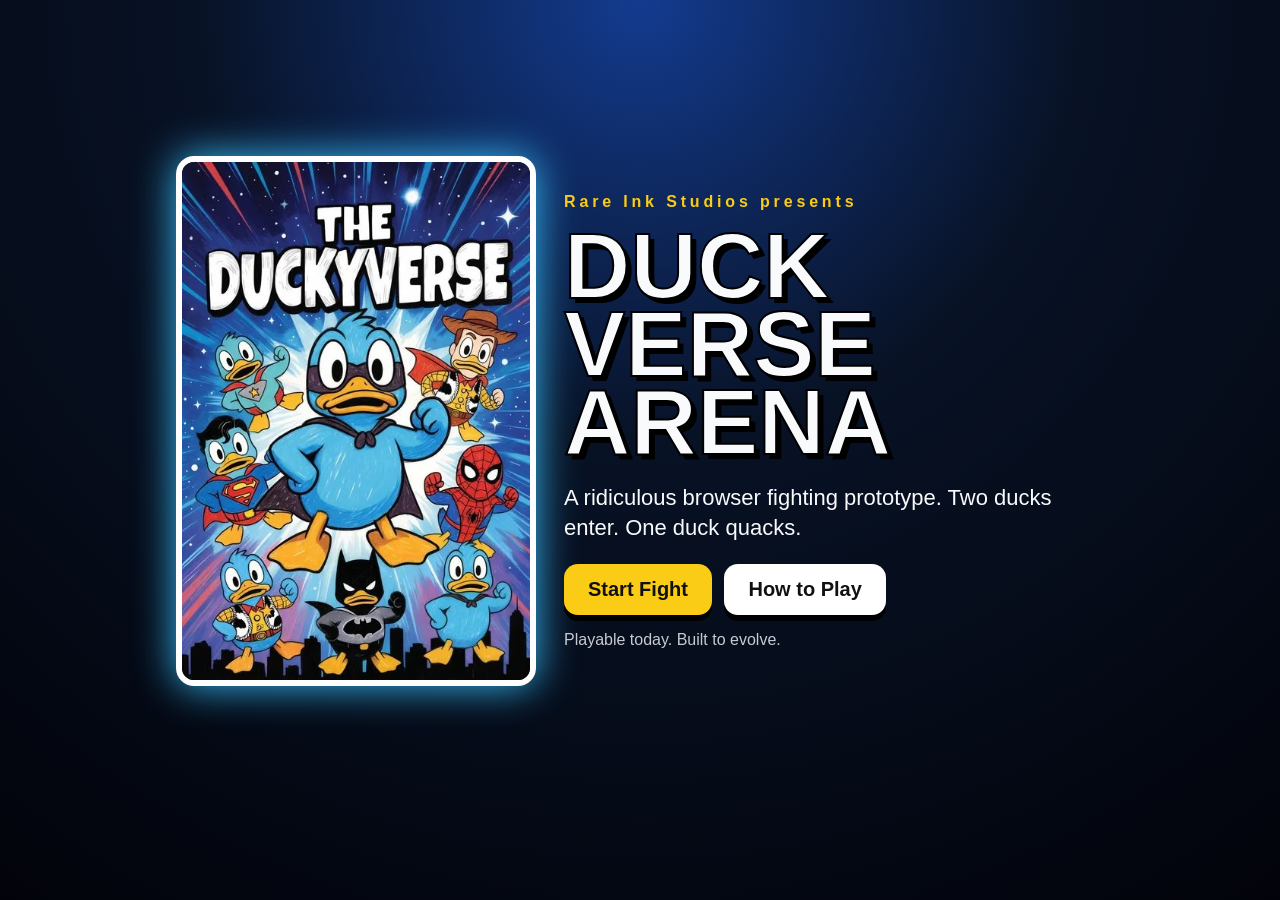
==== index.html @ fdbe6940 "Add files via upload" ====
<!DOCTYPE html>
<html lang="en">
<head>
  <meta charset="UTF-8" />
  <meta name="viewport" content="width=device-width, initial-scale=1.0, maximum-scale=1.0, user-scalable=no" />
  <title>Duck Verse Arena | Rare Ink Studios</title>
  <link rel="stylesheet" href="style.css" />
</head>
<body>
  <main class="shell">
    <section id="startScreen" class="panel start">
      <img src="assets/duckverse-poster.jpeg" class="poster" alt="Duck Verse poster" />
      <div class="start-copy">
        <p class="studio">Rare Ink Studios presents</p>
        <h1>DUCK VERSE ARENA</h1>
        <p class="tag">A ridiculous browser fighting prototype. Two ducks enter. One duck quacks.</p>
        <button id="startBtn" class="big-btn">Start Fight</button>
        <button id="howBtn" class="ghost-btn">How to Play</button>
        <p class="tiny">Playable today. Built to evolve.</p>
      </div>
    </section>

    <section id="howScreen" class="panel hide">
      <h2>How to Play</h2>
      <p><strong>Desktop:</strong> Player 1 uses A/D to move, W to jump, F punch, G special.</p>
      <p><strong>Desktop:</strong> Player 2 uses arrow keys to move, ↑ jump, / punch, . special.</p>
      <p><strong>Mobile:</strong> Use the on-screen buttons.</p>
      <button id="backBtn" class="big-btn">Back</button>
    </section>

    <section id="gameScreen" class="hide">
      <header class="topbar">
        <div class="brand">RARE INK STUDIOS</div>
        <button id="resetBtn">Restart</button>
      </header>

      <div class="hud">
        <div class="fighter-card">
          <span>Super Duck</span>
          <div class="health"><div id="p1Bar"></div></div>
        </div>
        <div id="roundText">PHANTOM TRAIN STATION</div>
        <div class="fighter-card right">
          <span>Bat Duck</span>
          <div class="health"><div id="p2Bar"></div></div>
        </div>
      </div>

      <canvas id="game" width="960" height="540"></canvas>
      <div id="winner" class="winner hide"></div>

      <div class="mobile-controls">
        <div class="pad">
          <button data-key="a">◀</button>
          <button data-key="w">▲</button>
          <button data-key="d">▶</button>
        </div>
        <div class="pad actions">
          <button data-key="f">P1 Punch</button>
          <button data-key="g">P1 Special</button>
          <button data-key="/">P2 Punch</button>
          <button data-key=".">P2 Special</button>
        </div>
        <div class="pad">
          <button data-key="ArrowLeft">◀</button>
          <button data-key="ArrowUp">▲</button>
          <button data-key="ArrowRight">▶</button>
        </div>
      </div>
    </section>
  </main>

  <script src="game.js"></script>
</body>
</html>
---- style.css ----
:root{--ink:#050816;--blue:#38bdf8;--gold:#facc15;--red:#ef4444;--green:#22c55e;--white:#f8fafc}
*{box-sizing:border-box} body{margin:0;min-height:100vh;background:radial-gradient(circle at top,#133b8f 0%,#081225 40%,#02030a 100%);font-family:Arial,Helvetica,sans-serif;color:var(--white);overflow-x:hidden}.shell{width:min(1100px,100%);margin:0 auto;padding:16px}.panel{min-height:90vh;display:flex;align-items:center;justify-content:center;gap:28px}.hide{display:none!important}.poster{width:min(360px,45vw);border:6px solid #fff;border-radius:18px;box-shadow:0 0 40px #38bdf8}.start-copy{max-width:540px}.studio{letter-spacing:.24em;color:var(--gold);font-weight:bold}h1{font-size:clamp(44px,8vw,92px);line-height:.85;margin:8px 0;text-shadow:5px 5px 0 #000;-webkit-text-stroke:2px #000}.tag{font-size:22px;line-height:1.35}.big-btn,.ghost-btn,#resetBtn{border:0;border-radius:14px;padding:14px 24px;font-weight:900;font-size:20px;cursor:pointer;box-shadow:0 6px 0 #000}.big-btn{background:var(--gold);color:#111}.ghost-btn{background:#fff;color:#111;margin-left:8px}.tiny{opacity:.8}.topbar{display:flex;justify-content:space-between;align-items:center;margin:8px 0 12px}.brand{font-weight:900;letter-spacing:.18em;color:var(--gold)}#resetBtn{font-size:16px;padding:10px 14px}.hud{display:grid;grid-template-columns:1fr auto 1fr;gap:12px;align-items:center;margin-bottom:12px}.fighter-card{background:rgba(255,255,255,.08);border:2px solid rgba(255,255,255,.4);border-radius:14px;padding:10px}.fighter-card span{font-weight:900}.right{text-align:right}.health{height:22px;border:3px solid #fff;border-radius:999px;background:#111;overflow:hidden;margin-top:6px}#p1Bar,#p2Bar{height:100%;width:100%;background:linear-gradient(90deg,var(--green),var(--gold))}#roundText{font-weight:900;text-align:center;color:#fff;text-shadow:3px 3px 0 #000}canvas{width:100%;height:auto;display:block;border:6px solid #fff;border-radius:22px;background:#111;box-shadow:0 0 26px rgba(56,189,248,.7)}.winner{position:absolute;left:50%;top:45%;transform:translate(-50%,-50%);background:rgba(0,0,0,.86);border:5px solid var(--gold);border-radius:24px;padding:24px 30px;font-size:clamp(30px,6vw,60px);font-weight:900;text-align:center;text-shadow:4px 4px 0 #000;z-index:5}.mobile-controls{display:grid;grid-template-columns:1fr 1.2fr 1fr;gap:10px;margin-top:12px}.pad{display:flex;gap:7px;justify-content:center;flex-wrap:wrap}.pad button{border:3px solid #fff;background:rgba(255,255,255,.14);color:#fff;border-radius:13px;padding:14px 16px;font-weight:900;min-width:54px}.actions button{min-width:105px}@media(max-width:780px){.panel{flex-direction:column;min-height:auto}.poster{width:min(320px,90vw)}.hud{grid-template-columns:1fr;}.right{text-align:left}.mobile-controls{grid-template-columns:1fr}.ghost-btn{margin:10px 0 0}canvas{border-width:4px}}
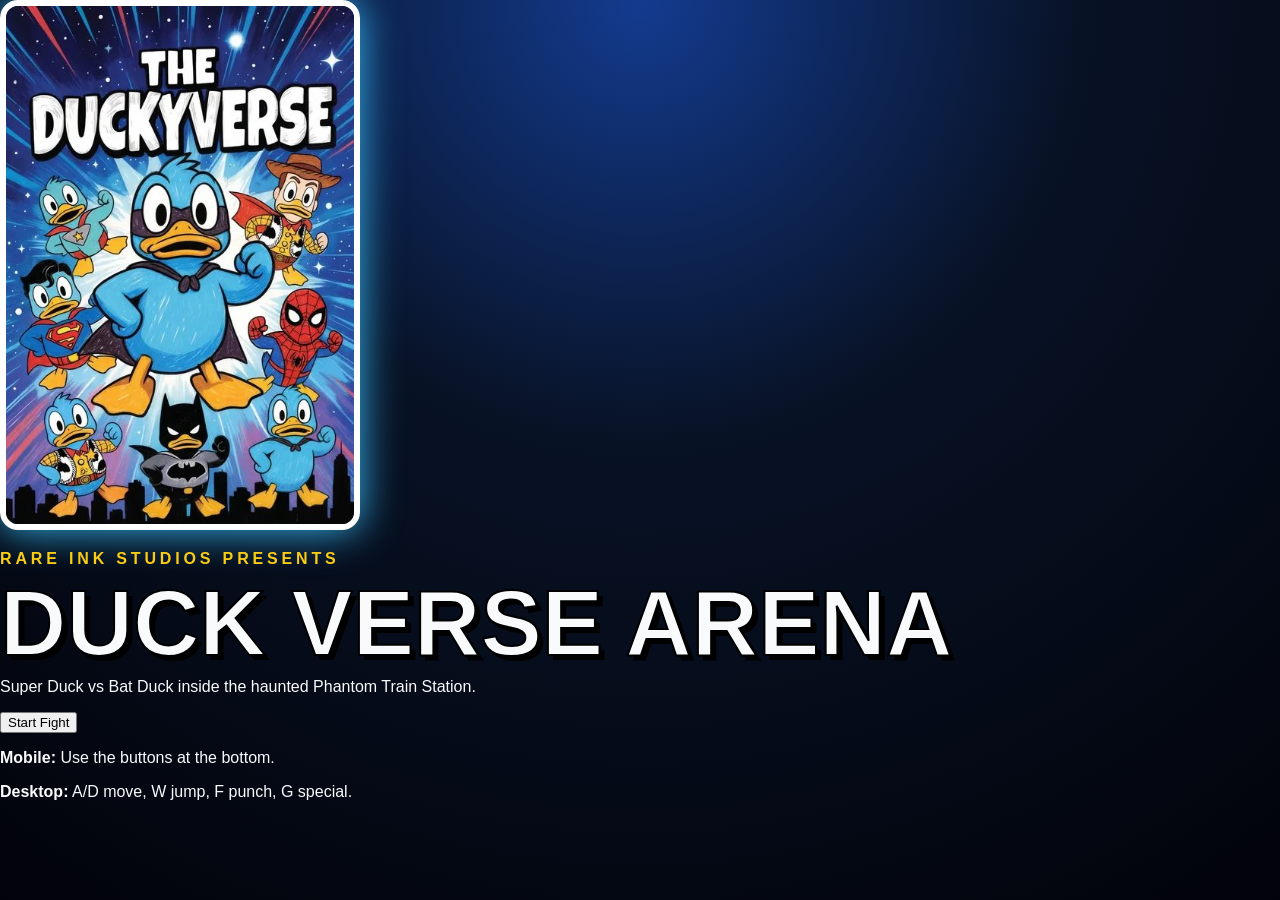
==== commit 7f5ea5fd: "Update index.html" ====
--- a/index.html
+++ b/index.html
@@ -2,70 +2,66 @@
 <html lang="en">
 <head>
   <meta charset="UTF-8" />
-  <meta name="viewport" content="width=device-width, initial-scale=1.0, maximum-scale=1.0, user-scalable=no" />
+  <meta
+    name="viewport"
+    content="width=device-width, initial-scale=1.0, maximum-scale=1.0, user-scalable=no, viewport-fit=cover"
+  />
   <title>Duck Verse Arena | Rare Ink Studios</title>
   <link rel="stylesheet" href="style.css" />
 </head>
+
 <body>
-  <main class="shell">
-    <section id="startScreen" class="panel start">
-      <img src="assets/duckverse-poster.jpeg" class="poster" alt="Duck Verse poster" />
-      <div class="start-copy">
-        <p class="studio">Rare Ink Studios presents</p>
+  <main class="app">
+    <section id="startScreen" class="start-screen">
+      <img src="assets/duckverse-poster.jpeg" class="poster" alt="Duck Verse Arena" />
+
+      <div class="start-card">
+        <p class="studio">RARE INK STUDIOS PRESENTS</p>
         <h1>DUCK VERSE ARENA</h1>
-        <p class="tag">A ridiculous browser fighting prototype. Two ducks enter. One duck quacks.</p>
-        <button id="startBtn" class="big-btn">Start Fight</button>
-        <button id="howBtn" class="ghost-btn">How to Play</button>
-        <p class="tiny">Playable today. Built to evolve.</p>
+        <p class="tagline">
+          Super Duck vs Bat Duck inside the haunted Phantom Train Station.
+        </p>
+
+        <button id="startBtn" class="main-btn">Start Fight</button>
+
+        <div class="mini-instructions">
+          <p><strong>Mobile:</strong> Use the buttons at the bottom.</p>
+          <p><strong>Desktop:</strong> A/D move, W jump, F punch, G special.</p>
+        </div>
       </div>
     </section>
 
-    <section id="howScreen" class="panel hide">
-      <h2>How to Play</h2>
-      <p><strong>Desktop:</strong> Player 1 uses A/D to move, W to jump, F punch, G special.</p>
-      <p><strong>Desktop:</strong> Player 2 uses arrow keys to move, ↑ jump, / punch, . special.</p>
-      <p><strong>Mobile:</strong> Use the on-screen buttons.</p>
-      <button id="backBtn" class="big-btn">Back</button>
-    </section>
-
-    <section id="gameScreen" class="hide">
-      <header class="topbar">
-        <div class="brand">RARE INK STUDIOS</div>
+    <section id="gameScreen" class="game-screen hide">
+      <div class="topbar">
+        <div class="brand">DUCK VERSE ARENA</div>
         <button id="resetBtn">Restart</button>
-      </header>
+      </div>
 
       <div class="hud">
-        <div class="fighter-card">
-          <span>Super Duck</span>
-          <div class="health"><div id="p1Bar"></div></div>
+        <div class="hud-card">
+          <div class="name">Super Duck</div>
+          <div class="health"><div id="p1Health"></div></div>
         </div>
-        <div id="roundText">PHANTOM TRAIN STATION</div>
-        <div class="fighter-card right">
-          <span>Bat Duck</span>
-          <div class="health"><div id="p2Bar"></div></div>
+
+        <div class="arena-name">PHANTOM TRAIN STATION</div>
+
+        <div class="hud-card enemy">
+          <div class="name">Bat Duck</div>
+          <div class="health"><div id="p2Health"></div></div>
         </div>
       </div>
 
-      <canvas id="game" width="960" height="540"></canvas>
-      <div id="winner" class="winner hide"></div>
+      <div class="canvas-wrap">
+        <canvas id="game" width="960" height="540"></canvas>
+        <div id="winner" class="winner hide"></div>
+      </div>
 
       <div class="mobile-controls">
-        <div class="pad">
-          <button data-key="a">◀</button>
-          <button data-key="w">▲</button>
-          <button data-key="d">▶</button>
-        </div>
-        <div class="pad actions">
-          <button data-key="f">P1 Punch</button>
-          <button data-key="g">P1 Special</button>
-          <button data-key="/">P2 Punch</button>
-          <button data-key=".">P2 Special</button>
-        </div>
-        <div class="pad">
-          <button data-key="ArrowLeft">◀</button>
-          <button data-key="ArrowUp">▲</button>
-          <button data-key="ArrowRight">▶</button>
-        </div>
+        <button class="control-btn" data-key="left">◀</button>
+        <button class="control-btn" data-key="jump">▲</button>
+        <button class="control-btn" data-key="right">▶</button>
+        <button class="control-btn punch" data-key="punch">PUNCH</button>
+        <button class="control-btn special" data-key="special">SPECIAL</button>
       </div>
     </section>
   </main>
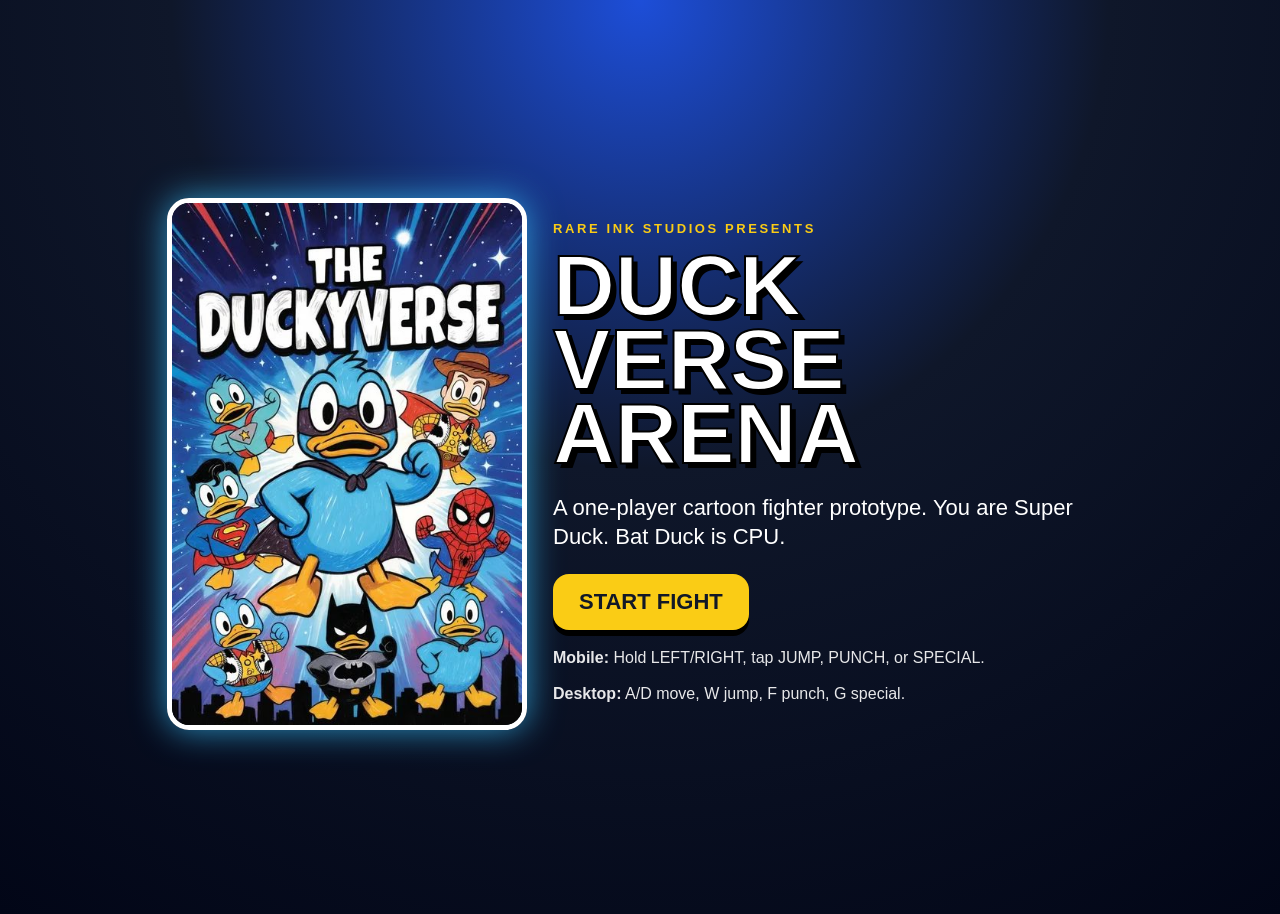
==== commit 2315d781: "Update index.html" ====
--- a/index.html
+++ b/index.html
@@ -19,13 +19,13 @@
         <p class="studio">RARE INK STUDIOS PRESENTS</p>
         <h1>DUCK VERSE ARENA</h1>
         <p class="tagline">
-          Super Duck vs Bat Duck inside the haunted Phantom Train Station.
+          A one-player cartoon fighter prototype. You are Super Duck. Bat Duck is CPU.
         </p>
 
-        <button id="startBtn" class="main-btn">Start Fight</button>
+        <button id="startBtn" class="main-btn">START FIGHT</button>
 
         <div class="mini-instructions">
-          <p><strong>Mobile:</strong> Use the buttons at the bottom.</p>
+          <p><strong>Mobile:</strong> Hold LEFT/RIGHT, tap JUMP, PUNCH, or SPECIAL.</p>
           <p><strong>Desktop:</strong> A/D move, W jump, F punch, G special.</p>
         </div>
       </div>
@@ -33,22 +33,29 @@
 
     <section id="gameScreen" class="game-screen hide">
       <div class="topbar">
-        <div class="brand">DUCK VERSE ARENA</div>
+        <div>
+          <div class="brand">DUCK VERSE ARENA</div>
+          <div class="subbrand">1 PLAYER VS CPU</div>
+        </div>
         <button id="resetBtn">Restart</button>
       </div>
 
       <div class="hud">
         <div class="hud-card">
-          <div class="name">Super Duck</div>
+          <div class="name">YOU: SUPER DUCK</div>
           <div class="health"><div id="p1Health"></div></div>
         </div>
 
         <div class="arena-name">PHANTOM TRAIN STATION</div>
 
         <div class="hud-card enemy">
-          <div class="name">Bat Duck</div>
+          <div class="name">CPU: BAT DUCK</div>
           <div class="health"><div id="p2Health"></div></div>
         </div>
+      </div>
+
+      <div id="actionText" class="action-text">
+        Ready. Move close, then tap PUNCH.
       </div>
 
       <div class="canvas-wrap">
@@ -57,11 +64,23 @@
       </div>
 
       <div class="mobile-controls">
-        <button class="control-btn" data-key="left">◀</button>
-        <button class="control-btn" data-key="jump">▲</button>
-        <button class="control-btn" data-key="right">▶</button>
-        <button class="control-btn punch" data-key="punch">PUNCH</button>
-        <button class="control-btn special" data-key="special">SPECIAL</button>
+        <div class="move-pad">
+          <button class="control-btn move" data-hold="left">LEFT</button>
+          <button class="control-btn move jump" data-tap="jump">JUMP</button>
+          <button class="control-btn move" data-hold="right">RIGHT</button>
+        </div>
+
+        <div class="attack-pad">
+          <button class="control-btn punch" data-tap="punch">
+            <span>PUNCH</span>
+            <small>Lunge hit</small>
+          </button>
+
+          <button class="control-btn special" data-tap="special">
+            <span>SPECIAL</span>
+            <small>Dash blast</small>
+          </button>
+        </div>
       </div>
     </section>
   </main>
--- a/style.css
+++ b/style.css
@@ -1,2 +1,317 @@
-:root{--ink:#050816;--blue:#38bdf8;--gold:#facc15;--red:#ef4444;--green:#22c55e;--white:#f8fafc}
-*{box-sizing:border-box} body{margin:0;min-height:100vh;background:radial-gradient(circle at top,#133b8f 0%,#081225 40%,#02030a 100%);font-family:Arial,Helvetica,sans-serif;color:var(--white);overflow-x:hidden}.shell{width:min(1100px,100%);margin:0 auto;padding:16px}.panel{min-height:90vh;display:flex;align-items:center;justify-content:center;gap:28px}.hide{display:none!important}.poster{width:min(360px,45vw);border:6px solid #fff;border-radius:18px;box-shadow:0 0 40px #38bdf8}.start-copy{max-width:540px}.studio{letter-spacing:.24em;color:var(--gold);font-weight:bold}h1{font-size:clamp(44px,8vw,92px);line-height:.85;margin:8px 0;text-shadow:5px 5px 0 #000;-webkit-text-stroke:2px #000}.tag{font-size:22px;line-height:1.35}.big-btn,.ghost-btn,#resetBtn{border:0;border-radius:14px;padding:14px 24px;font-weight:900;font-size:20px;cursor:pointer;box-shadow:0 6px 0 #000}.big-btn{background:var(--gold);color:#111}.ghost-btn{background:#fff;color:#111;margin-left:8px}.tiny{opacity:.8}.topbar{display:flex;justify-content:space-between;align-items:center;margin:8px 0 12px}.brand{font-weight:900;letter-spacing:.18em;color:var(--gold)}#resetBtn{font-size:16px;padding:10px 14px}.hud{display:grid;grid-template-columns:1fr auto 1fr;gap:12px;align-items:center;margin-bottom:12px}.fighter-card{background:rgba(255,255,255,.08);border:2px solid rgba(255,255,255,.4);border-radius:14px;padding:10px}.fighter-card span{font-weight:900}.right{text-align:right}.health{height:22px;border:3px solid #fff;border-radius:999px;background:#111;overflow:hidden;margin-top:6px}#p1Bar,#p2Bar{height:100%;width:100%;background:linear-gradient(90deg,var(--green),var(--gold))}#roundText{font-weight:900;text-align:center;color:#fff;text-shadow:3px 3px 0 #000}canvas{width:100%;height:auto;display:block;border:6px solid #fff;border-radius:22px;background:#111;box-shadow:0 0 26px rgba(56,189,248,.7)}.winner{position:absolute;left:50%;top:45%;transform:translate(-50%,-50%);background:rgba(0,0,0,.86);border:5px solid var(--gold);border-radius:24px;padding:24px 30px;font-size:clamp(30px,6vw,60px);font-weight:900;text-align:center;text-shadow:4px 4px 0 #000;z-index:5}.mobile-controls{display:grid;grid-template-columns:1fr 1.2fr 1fr;gap:10px;margin-top:12px}.pad{display:flex;gap:7px;justify-content:center;flex-wrap:wrap}.pad button{border:3px solid #fff;background:rgba(255,255,255,.14);color:#fff;border-radius:13px;padding:14px 16px;font-weight:900;min-width:54px}.actions button{min-width:105px}@media(max-width:780px){.panel{flex-direction:column;min-height:auto}.poster{width:min(320px,90vw)}.hud{grid-template-columns:1fr;}.right{text-align:left}.mobile-controls{grid-template-columns:1fr}.ghost-btn{margin:10px 0 0}canvas{border-width:4px}}
+* {
+  box-sizing: border-box;
+  -webkit-tap-highlight-color: transparent;
+}
+
+html,
+body {
+  margin: 0;
+  width: 100%;
+  min-height: 100%;
+  background: #020617;
+  color: white;
+  font-family: Arial, Helvetica, sans-serif;
+  overscroll-behavior: none;
+  touch-action: manipulation;
+  user-select: none;
+  -webkit-user-select: none;
+}
+
+body {
+  background:
+    radial-gradient(circle at top, #1d4ed8 0%, #0f172a 42%, #020617 100%);
+}
+
+.app {
+  width: min(1100px, 100%);
+  margin: 0 auto;
+  padding: 14px;
+  padding-bottom: env(safe-area-inset-bottom);
+}
+
+.hide {
+  display: none !important;
+}
+
+/* START SCREEN */
+
+.start-screen {
+  min-height: 100svh;
+  display: flex;
+  align-items: center;
+  justify-content: center;
+  gap: 26px;
+}
+
+.poster {
+  width: min(360px, 42vw);
+  border: 5px solid white;
+  border-radius: 22px;
+  box-shadow: 0 0 34px rgba(56, 189, 248, 0.75);
+}
+
+.start-card {
+  max-width: 560px;
+}
+
+.studio {
+  color: #facc15;
+  font-weight: 900;
+  letter-spacing: 0.2em;
+  font-size: 13px;
+}
+
+h1 {
+  margin: 8px 0;
+  font-size: clamp(42px, 8vw, 86px);
+  line-height: 0.86;
+  text-shadow: 5px 5px 0 black;
+  -webkit-text-stroke: 2px black;
+}
+
+.tagline {
+  font-size: 22px;
+  line-height: 1.35;
+}
+
+.main-btn,
+#resetBtn {
+  border: 0;
+  border-radius: 16px;
+  background: #facc15;
+  color: #111827;
+  font-weight: 900;
+  font-size: 22px;
+  padding: 15px 26px;
+  box-shadow: 0 6px 0 black;
+  cursor: pointer;
+}
+
+.mini-instructions {
+  margin-top: 18px;
+  opacity: 0.9;
+  line-height: 1.25;
+}
+
+/* GAME */
+
+.game-screen {
+  min-height: 100svh;
+}
+
+.topbar {
+  display: flex;
+  align-items: center;
+  justify-content: space-between;
+  margin-bottom: 8px;
+}
+
+.brand {
+  font-weight: 900;
+  letter-spacing: 0.12em;
+  color: #facc15;
+  text-shadow: 2px 2px black;
+}
+
+#resetBtn {
+  font-size: 15px;
+  padding: 9px 14px;
+  border-radius: 12px;
+}
+
+.hud {
+  display: grid;
+  grid-template-columns: 1fr auto 1fr;
+  gap: 10px;
+  align-items: center;
+  margin-bottom: 8px;
+}
+
+.hud-card {
+  background: rgba(255, 255, 255, 0.1);
+  border: 2px solid rgba(255, 255, 255, 0.35);
+  border-radius: 14px;
+  padding: 8px;
+}
+
+.hud-card.enemy {
+  text-align: right;
+}
+
+.name {
+  font-weight: 900;
+  font-size: 15px;
+}
+
+.health {
+  height: 20px;
+  margin-top: 5px;
+  border: 3px solid white;
+  border-radius: 999px;
+  background: #111827;
+  overflow: hidden;
+}
+
+#p1Health,
+#p2Health {
+  width: 100%;
+  height: 100%;
+  background: linear-gradient(90deg, #22c55e, #facc15);
+}
+
+.arena-name {
+  font-size: 14px;
+  font-weight: 900;
+  text-align: center;
+  color: white;
+  text-shadow: 2px 2px black;
+}
+
+.canvas-wrap {
+  position: relative;
+  width: 100%;
+}
+
+canvas {
+  width: 100%;
+  height: auto;
+  display: block;
+  background: #0f172a;
+  border: 5px solid white;
+  border-radius: 20px;
+  box-shadow: 0 0 24px rgba(56, 189, 248, 0.7);
+  touch-action: none;
+}
+
+.winner {
+  position: absolute;
+  inset: 0;
+  display: grid;
+  place-items: center;
+  padding: 20px;
+  background: rgba(0, 0, 0, 0.58);
+  color: #facc15;
+  font-size: clamp(34px, 8vw, 72px);
+  font-weight: 900;
+  text-align: center;
+  text-shadow: 4px 4px black;
+  white-space: pre-line;
+}
+
+/* MOBILE CONTROLS */
+
+.mobile-controls {
+  position: sticky;
+  bottom: 0;
+  display: grid;
+  grid-template-columns: 1fr 1fr 1fr 1.25fr 1.35fr;
+  gap: 8px;
+  padding: 10px 0 calc(10px + env(safe-area-inset-bottom));
+  background: linear-gradient(transparent, rgba(2, 6, 23, 0.96) 25%);
+  z-index: 10;
+}
+
+.control-btn {
+  min-height: 58px;
+  border: 3px solid white;
+  border-radius: 16px;
+  background: rgba(255, 255, 255, 0.16);
+  color: white;
+  font-weight: 900;
+  font-size: 20px;
+  touch-action: none;
+}
+
+.control-btn:active,
+.control-btn.active {
+  transform: translateY(3px);
+  background: #facc15;
+  color: black;
+}
+
+.punch {
+  background: rgba(249, 115, 22, 0.85);
+}
+
+.special {
+  background: rgba(56, 189, 248, 0.85);
+}
+
+/* IPHONE / SMALL SCREENS */
+
+@media (max-width: 760px) {
+  .app {
+    padding: 8px;
+  }
+
+  .start-screen {
+    min-height: 100svh;
+    flex-direction: column;
+    text-align: center;
+    gap: 14px;
+  }
+
+  .poster {
+    width: min(290px, 82vw);
+  }
+
+  .tagline {
+    font-size: 18px;
+  }
+
+  .hud {
+    grid-template-columns: 1fr 1fr;
+  }
+
+  .arena-name {
+    grid-column: 1 / -1;
+    grid-row: 2;
+    font-size: 12px;
+  }
+
+  canvas {
+    border-width: 4px;
+    border-radius: 16px;
+  }
+
+  .mobile-controls {
+    grid-template-columns: 1fr 1fr 1fr;
+  }
+
+  .punch,
+  .special {
+    grid-column: span 1;
+  }
+
+  .control-btn {
+    min-height: 54px;
+    font-size: 17px;
+  }
+}
+
+@media (max-height: 520px) and (orientation: landscape) {
+  .topbar {
+    display: none;
+  }
+
+  .hud {
+    margin-bottom: 4px;
+  }
+
+  .mobile-controls {
+    position: fixed;
+    left: 8px;
+    right: 8px;
+    bottom: 0;
+    grid-template-columns: 70px 70px 70px 1fr 1fr;
+  }
+
+  .control-btn {
+    min-height: 46px;
+  }
+
+  canvas {
+    max-height: calc(100svh - 116px);
+    object-fit: contain;
+  }
+}
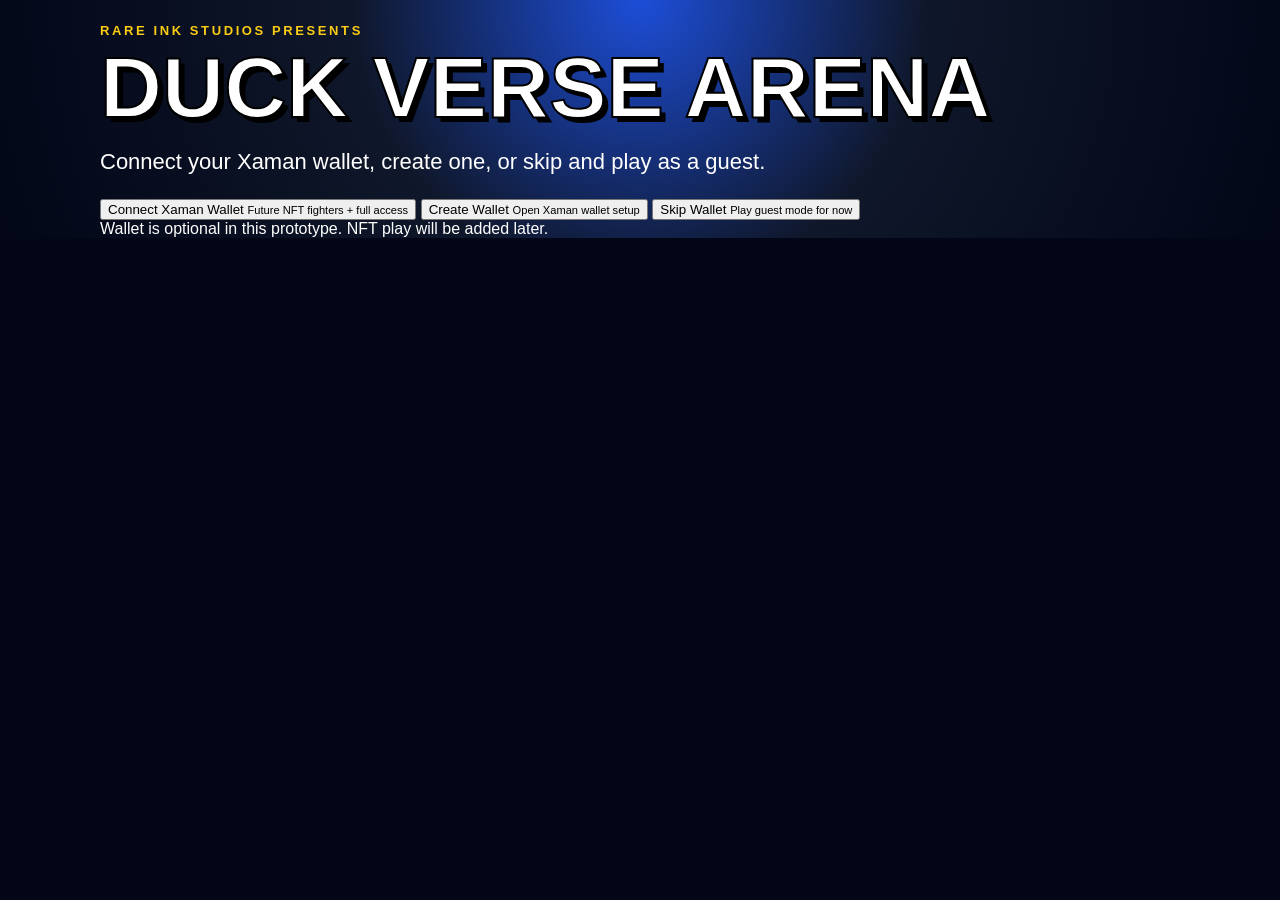
==== commit 14e8c21c: "Update index.html" ====
--- a/index.html
+++ b/index.html
@@ -12,17 +12,76 @@
 
 <body>
   <main class="app">
-    <section id="startScreen" class="start-screen">
+    <section id="walletScreen" class="wallet-screen">
+      <div class="wallet-card">
+        <p class="studio">RARE INK STUDIOS PRESENTS</p>
+        <h1>DUCK VERSE ARENA</h1>
+
+        <p class="tagline">
+          Connect your Xaman wallet, create one, or skip and play as a guest.
+        </p>
+
+        <div class="wallet-choice-grid">
+          <button id="connectWalletBtn" class="wallet-choice primary-choice">
+            <span>Connect Xaman Wallet</span>
+            <small>Future NFT fighters + full access</small>
+          </button>
+
+          <button id="createWalletBtn" class="wallet-choice">
+            <span>Create Wallet</span>
+            <small>Open Xaman wallet setup</small>
+          </button>
+
+          <button id="skipWalletBtn" class="wallet-choice guest-choice">
+            <span>Skip Wallet</span>
+            <small>Play guest mode for now</small>
+          </button>
+        </div>
+
+        <div id="walletStatus" class="wallet-status">
+          Wallet is optional in this prototype. NFT play will be added later.
+        </div>
+
+        <div id="xamanPanel" class="xaman-panel hide">
+          <h2>Xaman Sign In</h2>
+          <p>Scan the QR code with Xaman or tap the open button on mobile.</p>
+
+          <img id="xamanQr" class="qr hide" alt="Xaman QR code" />
+
+          <a id="xamanOpen" class="main-btn link-btn hide" target="_blank" rel="noopener">
+            Open Xaman
+          </a>
+
+          <button id="mockConnectBtn" class="small-btn">
+            Demo Connect Wallet
+          </button>
+
+          <button id="cancelWalletBtn" class="small-btn">
+            Cancel
+          </button>
+
+          <p class="tiny-note">
+            Demo connect is temporary until the Supabase Xaman function is deployed.
+          </p>
+        </div>
+      </div>
+    </section>
+
+    <section id="startScreen" class="start-screen hide">
       <img src="assets/duckverse-poster.jpeg" class="poster" alt="Duck Verse Arena" />
 
       <div class="start-card">
         <p class="studio">RARE INK STUDIOS PRESENTS</p>
         <h1>DUCK VERSE ARENA</h1>
+
+        <p id="playerAccess" class="access-pill">Guest Mode</p>
+
         <p class="tagline">
           A one-player cartoon fighter prototype. You are Super Duck. Bat Duck is CPU.
         </p>
 
         <button id="startBtn" class="main-btn">START FIGHT</button>
+        <button id="changeWalletBtn" class="small-btn">Wallet Options</button>
 
         <div class="mini-instructions">
           <p><strong>Mobile:</strong> Hold LEFT/RIGHT, tap JUMP, PUNCH, or SPECIAL.</p>
@@ -35,7 +94,7 @@
       <div class="topbar">
         <div>
           <div class="brand">DUCK VERSE ARENA</div>
-          <div class="subbrand">1 PLAYER VS CPU</div>
+          <div id="walletBadge" class="subbrand">1 PLAYER VS CPU · GUEST</div>
         </div>
         <button id="resetBtn">Restart</button>
       </div>
--- a/style.css
+++ b/style.css
@@ -25,7 +25,7 @@
 .app {
   width: min(1100px, 100%);
   margin: 0 auto;
-  padding: 14px;
+  padding: 10px;
   padding-bottom: env(safe-area-inset-bottom);
 }
 
@@ -113,6 +113,12 @@
   text-shadow: 2px 2px black;
 }
 
+.subbrand {
+  font-size: 12px;
+  font-weight: 900;
+  opacity: 0.8;
+}
+
 #resetBtn {
   font-size: 15px;
   padding: 9px 14px;
@@ -140,7 +146,7 @@
 
 .name {
   font-weight: 900;
-  font-size: 15px;
+  font-size: 14px;
 }
 
 .health {
@@ -157,6 +163,7 @@
   width: 100%;
   height: 100%;
   background: linear-gradient(90deg, #22c55e, #facc15);
+  transition: width 0.18s ease;
 }
 
 .arena-name {
@@ -164,6 +171,19 @@
   font-weight: 900;
   text-align: center;
   color: white;
+  text-shadow: 2px 2px black;
+}
+
+.action-text {
+  min-height: 34px;
+  margin-bottom: 8px;
+  padding: 8px 12px;
+  border: 2px solid rgba(250, 204, 21, 0.65);
+  border-radius: 12px;
+  background: rgba(0, 0, 0, 0.35);
+  color: #facc15;
+  font-weight: 900;
+  text-align: center;
   text-shadow: 2px 2px black;
 }
 
@@ -189,7 +209,7 @@
   display: grid;
   place-items: center;
   padding: 20px;
-  background: rgba(0, 0, 0, 0.58);
+  background: rgba(0, 0, 0, 0.62);
   color: #facc15;
   font-size: clamp(34px, 8vw, 72px);
   font-weight: 900;
@@ -204,37 +224,72 @@
   position: sticky;
   bottom: 0;
   display: grid;
-  grid-template-columns: 1fr 1fr 1fr 1.25fr 1.35fr;
+  grid-template-columns: 1fr 1fr;
+  gap: 10px;
+  padding: 10px 0 calc(10px + env(safe-area-inset-bottom));
+  background: linear-gradient(transparent, rgba(2, 6, 23, 0.98) 28%);
+  z-index: 10;
+}
+
+.move-pad,
+.attack-pad {
+  display: grid;
   gap: 8px;
-  padding: 10px 0 calc(10px + env(safe-area-inset-bottom));
-  background: linear-gradient(transparent, rgba(2, 6, 23, 0.96) 25%);
-  z-index: 10;
+}
+
+.move-pad {
+  grid-template-columns: 1fr 1fr 1fr;
+}
+
+.attack-pad {
+  grid-template-columns: 1fr 1fr;
 }
 
 .control-btn {
-  min-height: 58px;
+  min-height: 64px;
   border: 3px solid white;
-  border-radius: 16px;
+  border-radius: 18px;
+  color: white;
+  font-weight: 900;
+  font-size: 17px;
+  touch-action: none;
+  box-shadow: 0 5px 0 black;
+}
+
+.control-btn small {
+  display: block;
+  margin-top: 3px;
+  font-size: 11px;
+  opacity: 0.9;
+}
+
+.move {
   background: rgba(255, 255, 255, 0.16);
-  color: white;
-  font-weight: 900;
-  font-size: 20px;
-  touch-action: none;
+}
+
+.jump {
+  background: rgba(250, 204, 21, 0.86);
+  color: black;
+}
+
+.punch {
+  background: rgba(249, 115, 22, 0.92);
+}
+
+.special {
+  background: rgba(56, 189, 248, 0.92);
 }
 
 .control-btn:active,
 .control-btn.active {
-  transform: translateY(3px);
-  background: #facc15;
-  color: black;
-}
-
-.punch {
-  background: rgba(249, 115, 22, 0.85);
-}
-
-.special {
-  background: rgba(56, 189, 248, 0.85);
+  transform: translateY(4px);
+  box-shadow: 0 1px 0 black;
+  filter: brightness(1.18);
+}
+
+.control-btn.locked {
+  opacity: 0.45;
+  filter: grayscale(0.8);
 }
 
 /* IPHONE / SMALL SCREENS */
@@ -269,23 +324,27 @@
     font-size: 12px;
   }
 
+  .name {
+    font-size: 12px;
+  }
+
+  .action-text {
+    font-size: 13px;
+    min-height: 32px;
+  }
+
   canvas {
     border-width: 4px;
     border-radius: 16px;
   }
 
   .mobile-controls {
-    grid-template-columns: 1fr 1fr 1fr;
-  }
-
-  .punch,
-  .special {
-    grid-column: span 1;
+    grid-template-columns: 1fr;
   }
 
   .control-btn {
-    min-height: 54px;
-    font-size: 17px;
+    min-height: 58px;
+    font-size: 16px;
   }
 }
 
@@ -296,6 +355,10 @@
 
   .hud {
     margin-bottom: 4px;
+  }
+
+  .action-text {
+    display: none;
   }
 
   .mobile-controls {
@@ -303,7 +366,7 @@
     left: 8px;
     right: 8px;
     bottom: 0;
-    grid-template-columns: 70px 70px 70px 1fr 1fr;
+    grid-template-columns: 1fr 1fr;
   }
 
   .control-btn {
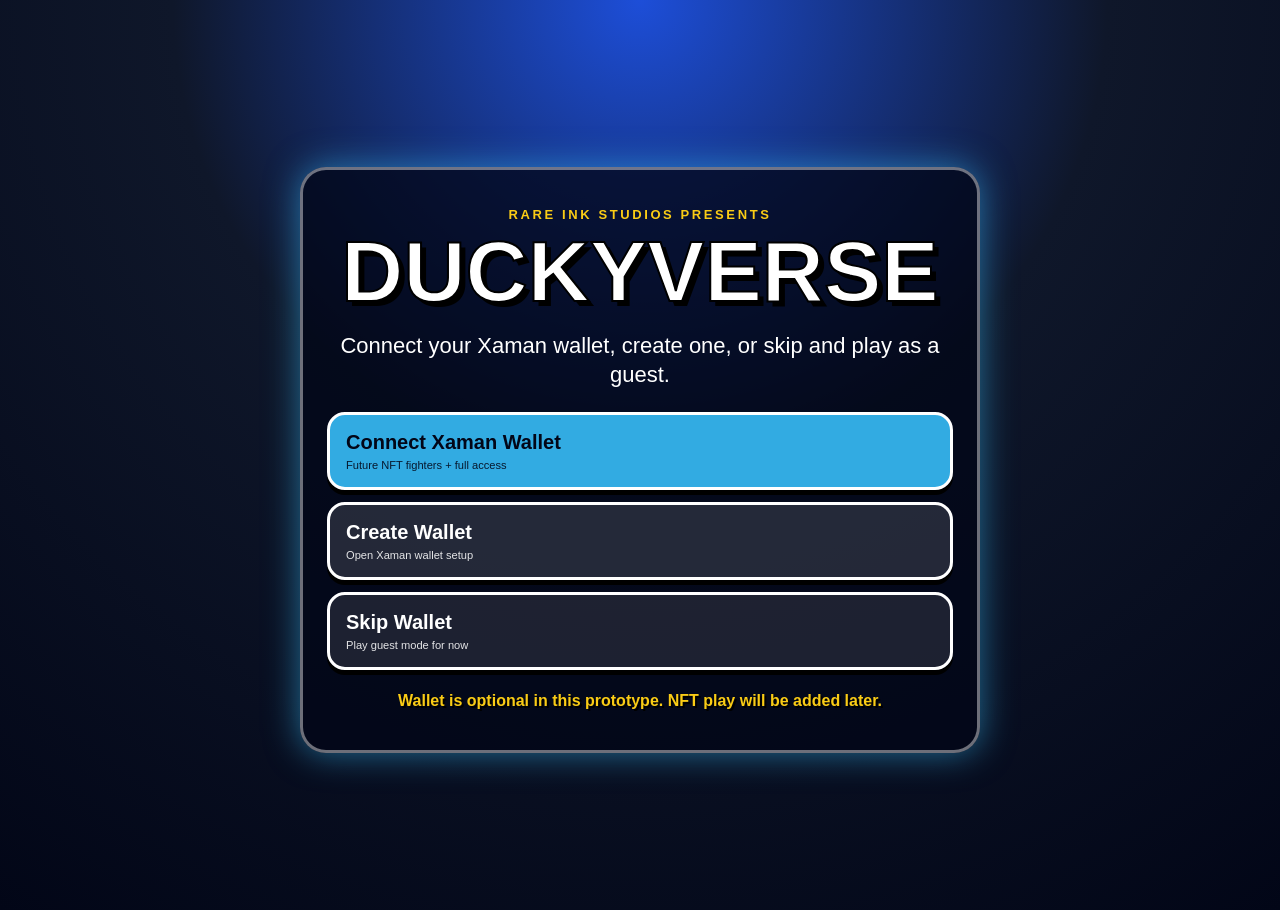
==== commit 7cb933e1: "Fix DUCKYVERSE wallet screen wording" ====
--- a/index.html
+++ b/index.html
@@ -6,7 +6,7 @@
     name="viewport"
     content="width=device-width, initial-scale=1.0, maximum-scale=1.0, user-scalable=no, viewport-fit=cover"
   />
-  <title>Duck Verse Arena | Rare Ink Studios</title>
+  <title>DUCKYVERSE | Rare Ink Studios</title>
   <link rel="stylesheet" href="style.css" />
 </head>
 
@@ -15,7 +15,7 @@
     <section id="walletScreen" class="wallet-screen">
       <div class="wallet-card">
         <p class="studio">RARE INK STUDIOS PRESENTS</p>
-        <h1>DUCK VERSE ARENA</h1>
+        <h1>DUCKYVERSE</h1>
 
         <p class="tagline">
           Connect your Xaman wallet, create one, or skip and play as a guest.
@@ -53,7 +53,7 @@
           </a>
 
           <button id="mockConnectBtn" class="small-btn">
-            Demo Connect Wallet
+            Connect Wallet
           </button>
 
           <button id="cancelWalletBtn" class="small-btn">
@@ -61,18 +61,18 @@
           </button>
 
           <p class="tiny-note">
-            Demo connect is temporary until the Supabase Xaman function is deployed.
+            Use Connect Wallet only if the Xaman QR does not appear while we are testing.
           </p>
         </div>
       </div>
     </section>
 
     <section id="startScreen" class="start-screen hide">
-      <img src="assets/duckverse-poster.jpeg" class="poster" alt="Duck Verse Arena" />
+      <img src="assets/duckverse-poster.jpeg" class="poster" alt="DUCKYVERSE" />
 
       <div class="start-card">
         <p class="studio">RARE INK STUDIOS PRESENTS</p>
-        <h1>DUCK VERSE ARENA</h1>
+        <h1>DUCKYVERSE</h1>
 
         <p id="playerAccess" class="access-pill">Guest Mode</p>
 
@@ -93,7 +93,7 @@
     <section id="gameScreen" class="game-screen hide">
       <div class="topbar">
         <div>
-          <div class="brand">DUCK VERSE ARENA</div>
+          <div class="brand">DUCKYVERSE</div>
           <div id="walletBadge" class="subbrand">1 PLAYER VS CPU · GUEST</div>
         </div>
         <button id="resetBtn">Restart</button>
--- a/style.css
+++ b/style.css
@@ -33,8 +33,9 @@
   display: none !important;
 }
 
-/* START SCREEN */
-
+/* WALLET HOME */
+
+.wallet-screen,
 .start-screen {
   min-height: 100svh;
   display: flex;
@@ -43,6 +44,92 @@
   gap: 26px;
 }
 
+.wallet-card {
+  max-width: 680px;
+  text-align: center;
+  background: rgba(2, 6, 23, 0.74);
+  border: 3px solid rgba(255, 255, 255, 0.42);
+  border-radius: 26px;
+  padding: 24px;
+  box-shadow: 0 0 34px rgba(56, 189, 248, 0.55);
+}
+
+.wallet-choice-grid {
+  display: grid;
+  grid-template-columns: 1fr;
+  gap: 12px;
+  margin: 22px 0;
+}
+
+.wallet-choice {
+  border: 3px solid white;
+  border-radius: 18px;
+  padding: 16px;
+  background: rgba(255, 255, 255, 0.13);
+  color: white;
+  text-align: left;
+  box-shadow: 0 5px 0 black;
+  cursor: pointer;
+}
+
+.wallet-choice span {
+  display: block;
+  font-size: 20px;
+  font-weight: 900;
+}
+
+.wallet-choice small {
+  display: block;
+  margin-top: 5px;
+  opacity: 0.88;
+}
+
+.primary-choice {
+  background: rgba(56, 189, 248, 0.9);
+  color: #020617;
+}
+
+.guest-choice {
+  background: rgba(255, 255, 255, 0.1);
+}
+
+.wallet-status {
+  min-height: 34px;
+  color: #facc15;
+  font-weight: 900;
+  text-shadow: 2px 2px black;
+}
+
+.xaman-panel {
+  margin-top: 18px;
+  border: 2px solid rgba(250, 204, 21, 0.7);
+  border-radius: 18px;
+  padding: 16px;
+  background: rgba(0, 0, 0, 0.32);
+}
+
+.qr {
+  width: min(230px, 78vw);
+  border: 4px solid white;
+  border-radius: 16px;
+  background: white;
+  margin: 8px auto;
+  display: block;
+}
+
+.link-btn {
+  display: inline-block;
+  text-decoration: none;
+  margin: 8px;
+}
+
+.tiny-note {
+  font-size: 12px;
+  opacity: 0.78;
+}
+
+/* START SCREEN */
+
 .poster {
   width: min(360px, 42vw);
   border: 5px solid white;
@@ -74,8 +161,20 @@
   line-height: 1.35;
 }
 
+.access-pill {
+  display: inline-block;
+  margin: 8px 0;
+  padding: 8px 12px;
+  border: 2px solid #facc15;
+  border-radius: 999px;
+  color: #facc15;
+  font-weight: 900;
+  background: rgba(0, 0, 0, 0.36);
+}
+
 .main-btn,
-#resetBtn {
+#resetBtn,
+.small-btn {
   border: 0;
   border-radius: 16px;
   background: #facc15;
@@ -85,6 +184,13 @@
   padding: 15px 26px;
   box-shadow: 0 6px 0 black;
   cursor: pointer;
+}
+
+.small-btn {
+  font-size: 15px;
+  padding: 10px 14px;
+  margin: 8px;
+  background: white;
 }
 
 .mini-instructions {
@@ -281,7 +387,8 @@
 }
 
 .control-btn:active,
-.control-btn.active {
+.control-btn.active,
+.wallet-choice:active {
   transform: translateY(4px);
   box-shadow: 0 1px 0 black;
   filter: brightness(1.18);
@@ -292,18 +399,23 @@
   filter: grayscale(0.8);
 }
 
-/* IPHONE / SMALL SCREENS */
+/* IPHONE */
 
 @media (max-width: 760px) {
   .app {
     padding: 8px;
   }
 
+  .wallet-screen,
   .start-screen {
     min-height: 100svh;
     flex-direction: column;
     text-align: center;
     gap: 14px;
+  }
+
+  .wallet-card {
+    padding: 16px;
   }
 
   .poster {
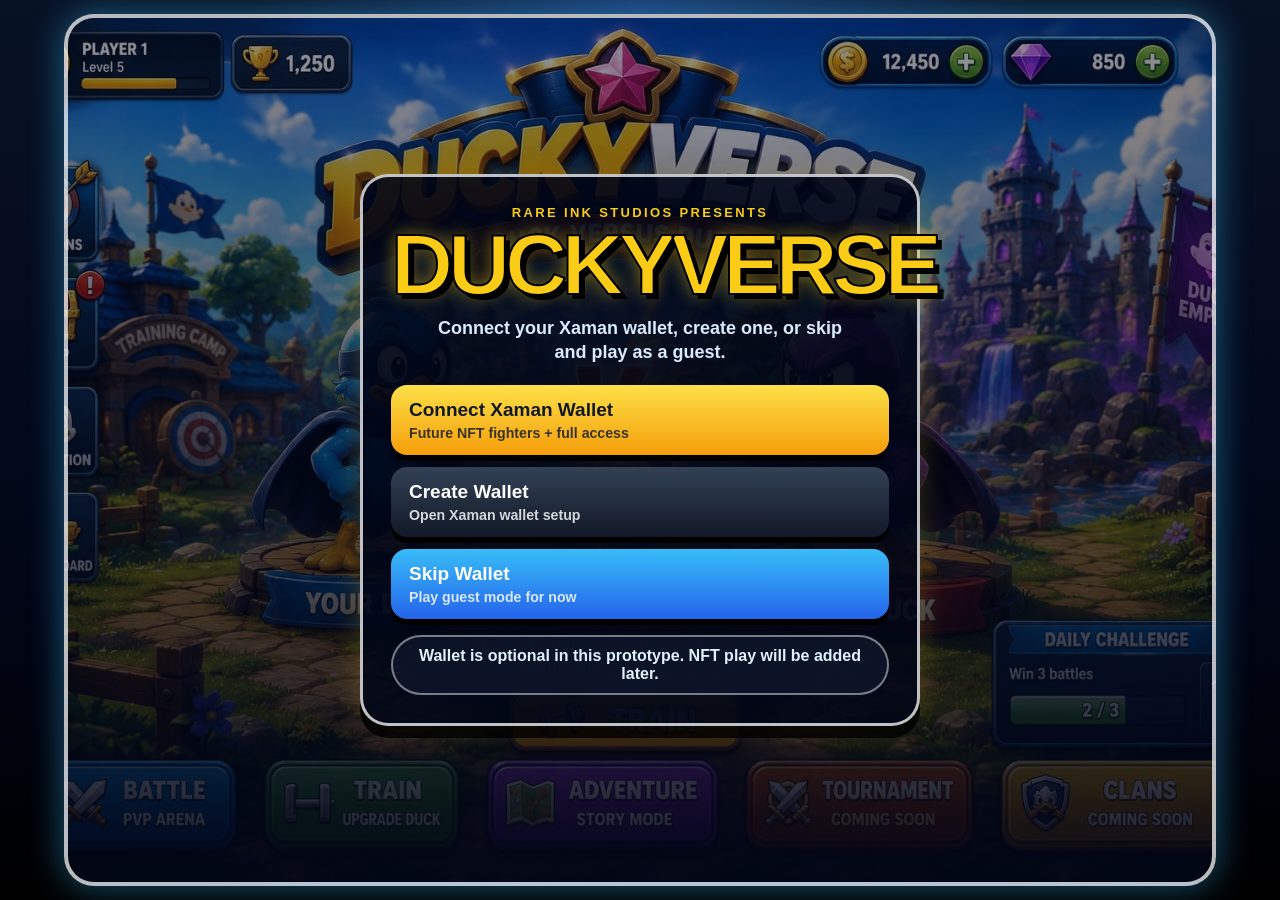
==== commit 1d78c3f5: "Redirect root to working DUCKYVERSE game" ====
--- a/index.html
+++ b/index.html
@@ -2,148 +2,80 @@
 <html lang="en">
 <head>
   <meta charset="UTF-8" />
+
+  <meta
+    http-equiv="refresh"
+    content="0; url=./DuckyVerse1/"
+  />
+
   <meta
     name="viewport"
-    content="width=device-width, initial-scale=1.0, maximum-scale=1.0, user-scalable=no, viewport-fit=cover"
+    content="width=device-width, initial-scale=1.0"
   />
+
   <title>DUCKYVERSE | Rare Ink Studios</title>
-  <link rel="stylesheet" href="style.css" />
+
+  <style>
+    html,
+    body {
+      margin: 0;
+      min-height: 100%;
+      background: #050816;
+      color: #ffffff;
+      font-family: Arial, Helvetica, sans-serif;
+      display: flex;
+      align-items: center;
+      justify-content: center;
+      text-align: center;
+    }
+
+    .card {
+      width: min(520px, calc(100% - 32px));
+      padding: 28px;
+      border: 3px solid rgba(255, 255, 255, 0.75);
+      border-radius: 24px;
+      background: rgba(2, 6, 23, 0.92);
+      box-shadow: 0 0 28px rgba(56, 189, 248, 0.45);
+    }
+
+    h1 {
+      margin: 0 0 12px;
+      color: #facc15;
+      font-size: 48px;
+      line-height: 0.9;
+      text-shadow: 4px 4px 0 #000;
+    }
+
+    p {
+      margin: 0 0 18px;
+      color: #dbeafe;
+      font-size: 18px;
+      line-height: 1.35;
+      font-weight: 700;
+    }
+
+    a {
+      display: inline-block;
+      padding: 14px 18px;
+      border-radius: 16px;
+      background: linear-gradient(180deg, #fde047, #f59e0b);
+      color: #111827;
+      font-weight: 900;
+      text-decoration: none;
+      box-shadow: 0 6px 0 #000;
+    }
+  </style>
 </head>
 
 <body>
-  <main class="app">
-    <section id="walletScreen" class="wallet-screen">
-      <div class="wallet-card">
-        <p class="studio">RARE INK STUDIOS PRESENTS</p>
-        <h1>DUCKYVERSE</h1>
+  <div class="card">
+    <h1>DUCKYVERSE</h1>
+    <p>Loading the playable DUCKYVERSE game...</p>
+    <a href="./DuckyVerse1/">Open DUCKYVERSE</a>
+  </div>
 
-        <p class="tagline">
-          Connect your Xaman wallet, create one, or skip and play as a guest.
-        </p>
-
-        <div class="wallet-choice-grid">
-          <button id="connectWalletBtn" class="wallet-choice primary-choice">
-            <span>Connect Xaman Wallet</span>
-            <small>Future NFT fighters + full access</small>
-          </button>
-
-          <button id="createWalletBtn" class="wallet-choice">
-            <span>Create Wallet</span>
-            <small>Open Xaman wallet setup</small>
-          </button>
-
-          <button id="skipWalletBtn" class="wallet-choice guest-choice">
-            <span>Skip Wallet</span>
-            <small>Play guest mode for now</small>
-          </button>
-        </div>
-
-        <div id="walletStatus" class="wallet-status">
-          Wallet is optional in this prototype. NFT play will be added later.
-        </div>
-
-        <div id="xamanPanel" class="xaman-panel hide">
-          <h2>Xaman Sign In</h2>
-          <p>Scan the QR code with Xaman or tap the open button on mobile.</p>
-
-          <img id="xamanQr" class="qr hide" alt="Xaman QR code" />
-
-          <a id="xamanOpen" class="main-btn link-btn hide" target="_blank" rel="noopener">
-            Open Xaman
-          </a>
-
-          <button id="mockConnectBtn" class="small-btn">
-            Connect Wallet
-          </button>
-
-          <button id="cancelWalletBtn" class="small-btn">
-            Cancel
-          </button>
-
-          <p class="tiny-note">
-            Use Connect Wallet only if the Xaman QR does not appear while we are testing.
-          </p>
-        </div>
-      </div>
-    </section>
-
-    <section id="startScreen" class="start-screen hide">
-      <img src="assets/duckverse-poster.jpeg" class="poster" alt="DUCKYVERSE" />
-
-      <div class="start-card">
-        <p class="studio">RARE INK STUDIOS PRESENTS</p>
-        <h1>DUCKYVERSE</h1>
-
-        <p id="playerAccess" class="access-pill">Guest Mode</p>
-
-        <p class="tagline">
-          A one-player cartoon fighter prototype. You are Super Duck. Bat Duck is CPU.
-        </p>
-
-        <button id="startBtn" class="main-btn">START FIGHT</button>
-        <button id="changeWalletBtn" class="small-btn">Wallet Options</button>
-
-        <div class="mini-instructions">
-          <p><strong>Mobile:</strong> Hold LEFT/RIGHT, tap JUMP, PUNCH, or SPECIAL.</p>
-          <p><strong>Desktop:</strong> A/D move, W jump, F punch, G special.</p>
-        </div>
-      </div>
-    </section>
-
-    <section id="gameScreen" class="game-screen hide">
-      <div class="topbar">
-        <div>
-          <div class="brand">DUCKYVERSE</div>
-          <div id="walletBadge" class="subbrand">1 PLAYER VS CPU · GUEST</div>
-        </div>
-        <button id="resetBtn">Restart</button>
-      </div>
-
-      <div class="hud">
-        <div class="hud-card">
-          <div class="name">YOU: SUPER DUCK</div>
-          <div class="health"><div id="p1Health"></div></div>
-        </div>
-
-        <div class="arena-name">PHANTOM TRAIN STATION</div>
-
-        <div class="hud-card enemy">
-          <div class="name">CPU: BAT DUCK</div>
-          <div class="health"><div id="p2Health"></div></div>
-        </div>
-      </div>
-
-      <div id="actionText" class="action-text">
-        Ready. Move close, then tap PUNCH.
-      </div>
-
-      <div class="canvas-wrap">
-        <canvas id="game" width="960" height="540"></canvas>
-        <div id="winner" class="winner hide"></div>
-      </div>
-
-      <div class="mobile-controls">
-        <div class="move-pad">
-          <button class="control-btn move" data-hold="left">LEFT</button>
-          <button class="control-btn move jump" data-tap="jump">JUMP</button>
-          <button class="control-btn move" data-hold="right">RIGHT</button>
-        </div>
-
-        <div class="attack-pad">
-          <button class="control-btn punch" data-tap="punch">
-            <span>PUNCH</span>
-            <small>Lunge hit</small>
-          </button>
-
-          <button class="control-btn special" data-tap="special">
-            <span>SPECIAL</span>
-            <small>Dash blast</small>
-          </button>
-        </div>
-      </div>
-    </section>
-  </main>
-
-  <script src="game.js"></script>
+  <script>
+    window.location.replace("./DuckyVerse1/");
+  </script>
 </body>
 </html>
